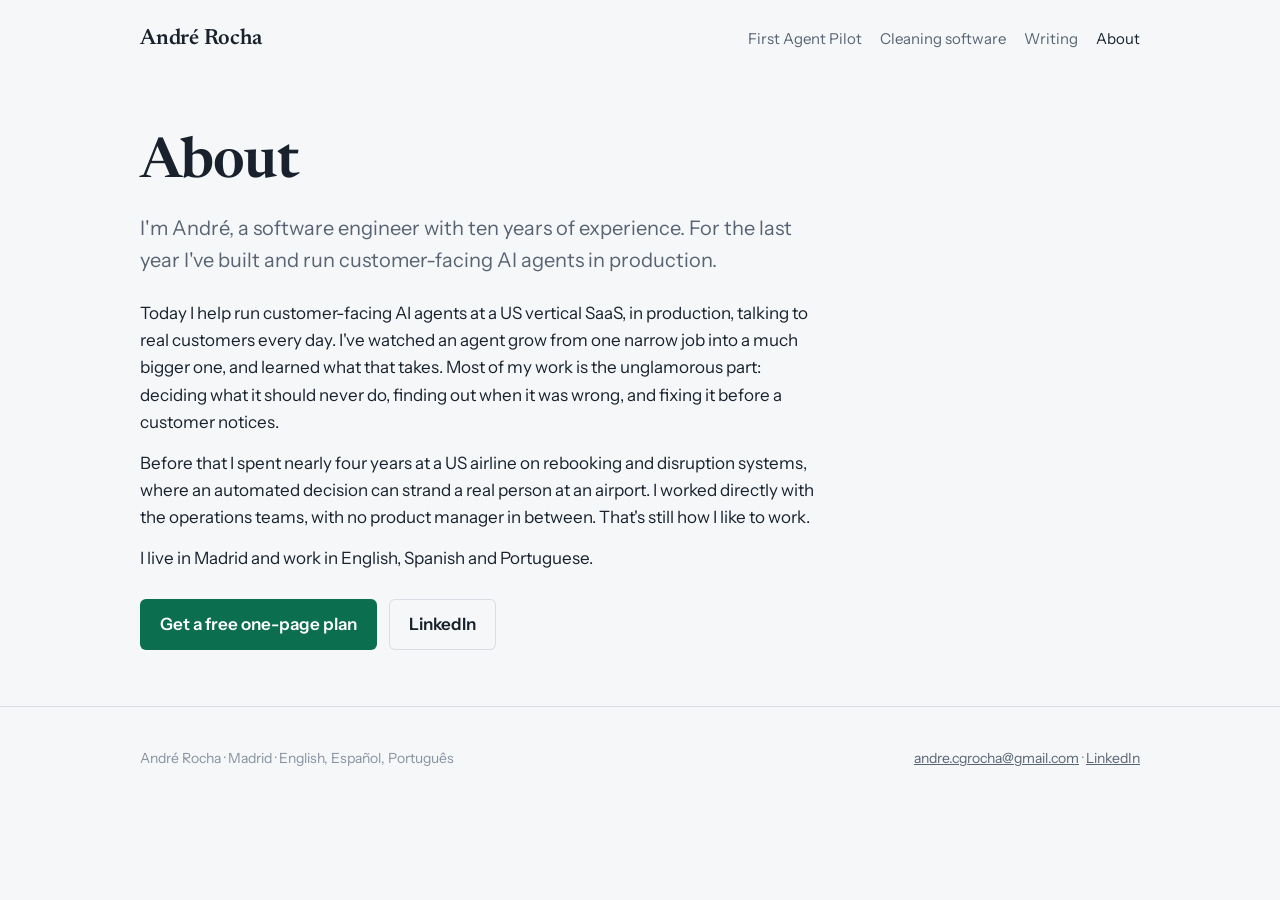
==== about/index.html @ ff190ee8 "Site: home, pilot, cleaning agent page, writing, about" ====
<!doctype html>
<html lang="en">
<head>
<meta charset="utf-8">
<meta name="viewport" content="width=device-width, initial-scale=1">
<title>About · André Rocha</title>
<meta name="description" content="Software engineer building customer-facing AI agents.">
<link rel="preconnect" href="https://fonts.googleapis.com">
<link rel="preconnect" href="https://fonts.gstatic.com" crossorigin>
<link href="https://fonts.googleapis.com/css2?family=Instrument+Sans:wght@400;600&family=Newsreader:opsz,wght@6..72,400;6..72,600&display=swap" rel="stylesheet">
<link rel="stylesheet" href="../assets/site.css">
</head>
<body>
<header class="site"><div class="wrap">
  <a class="name" href="../">André Rocha</a>
  <nav class="site" aria-label="Main">
      <a href="../pilot/">First Agent Pilot</a>
      <a href="../agents/cleaning/">Cleaning software</a>
      <a href="../writing/">Writing</a>
      <a href="../about/" aria-current="page">About</a>
  </nav>
</div></header>
<main>
<section><div class="wrap narrow">
  <h1>About</h1>
  <p class="lede">I'm André, a software engineer with ten years of experience. For the last year I've built and run customer-facing AI agents in production.</p>
  <p style="margin-top:24px">Today I help run customer-facing AI agents at a US vertical SaaS, in production, talking to real customers every day. I've watched an agent grow from one narrow job into a much bigger one, and learned what that takes. Most of my work is the unglamorous part: deciding what it should never do, finding out when it was wrong, and fixing it before a customer notices.</p>
  <p>Before that I spent nearly four years at a US airline on rebooking and disruption systems, where an automated decision can strand a real person at an airport. I worked directly with the operations teams, with no product manager in between. That's still how I like to work.</p>
  <p>I live in Madrid and work in English, Spanish and Portuguese.</p>
  <div class="actions"><a class="btn" href="mailto:andre.cgrocha@gmail.com?subject=One-page%20plan%20for%20our%20product">Get a free one-page plan</a><a class="btn ghost" href="https://linkedin.com/in/andrecgro">LinkedIn</a></div>
</div></section>

</main>
<footer class="site"><div class="wrap">
  <span>André Rocha · Madrid · English, Español, Português</span>
  <span><a href="mailto:andre.cgrocha@gmail.com">andre.cgrocha@gmail.com</a> · <a href="https://linkedin.com/in/andrecgro">LinkedIn</a></span>
</div></footer>
</body>
</html>
---- assets/site.css ----
/* andrerocha.dev: one engineer, agents that talk to customers. */
:root {
  --bg: #f6f7f9;
  --sheet: #ffffff;
  --ink: #18212c;
  --muted: #586473;
  --faint: #8792a0;
  --line: #d9dee5;
  --accent: #0b6e4f;
  --accent-soft: #e3f1ea;
  --bubble-in: #eceff3;
  --bubble-out: #0b6e4f;
  --ui: "Instrument Sans", system-ui, -apple-system, "Segoe UI", sans-serif;
  --serif: "Newsreader", Georgia, serif;
}
@media (prefers-color-scheme: dark) {
  :root:not([data-theme="light"]) {
    --bg: #11161c; --sheet: #182029; --ink: #e7ebf0; --muted: #a3aebb; --faint: #7a8594;
    --line: #2b3541; --accent: #48c79a; --accent-soft: #15342a; --bubble-in: #232c37; --bubble-out: #1f7a5b;
  }
}
* { box-sizing: border-box; }
html { -webkit-text-size-adjust: 100%; }
body { margin: 0; background: var(--bg); color: var(--ink); font: 17px/1.6 var(--ui); }
a { color: var(--accent); }
:focus-visible { outline: 2px solid var(--accent); outline-offset: 3px; }
.wrap { max-width: 1040px; margin: 0 auto; padding: 0 20px; }
header.site { padding: 22px 0; }
header.site .wrap { display: flex; justify-content: space-between; align-items: baseline; gap: 20px; flex-wrap: wrap; }
.name { font-family: var(--serif); font-size: 22px; font-weight: 600; color: var(--ink); text-decoration: none; letter-spacing: -0.01em; }
nav.site { display: flex; gap: 18px; flex-wrap: wrap; font-size: 15px; }
nav.site a { color: var(--muted); text-decoration: none; }
nav.site a:hover, nav.site a[aria-current] { color: var(--ink); }
h1, h2, h3 { font-family: var(--serif); font-weight: 600; letter-spacing: -0.015em; margin: 0; }
h1 { font-size: clamp(34px, 5.4vw, 56px); line-height: 1.05; }
h2 { font-size: clamp(26px, 3.4vw, 34px); line-height: 1.15; }
h3 { font-size: 21px; line-height: 1.25; }
p { margin: 0 0 14px; }
.lede { font-size: 20px; color: var(--muted); max-width: 34em; margin-top: 18px; }
.btn { display: inline-block; background: var(--accent); color: #fff; text-decoration: none; font-weight: 600; padding: 12px 20px; border-radius: 6px; }
.btn:hover { filter: brightness(1.08); }
.btn.ghost { background: transparent; color: var(--ink); box-shadow: inset 0 0 0 1px var(--line); }
.actions { display: flex; gap: 12px; flex-wrap: wrap; margin-top: 26px; }
section { padding: 56px 0; }
section + section { border-top: 1px solid var(--line); }

/* hero: the work itself, a real-looking conversation */
.hero { display: grid; grid-template-columns: minmax(0, 1.15fr) minmax(0, 0.85fr); gap: 48px; align-items: center; padding: 40px 0 64px; }
@media (max-width: 860px) { .hero { grid-template-columns: 1fr; gap: 32px; } }
.phone { background: var(--sheet); border: 1px solid var(--line); border-radius: 22px; padding: 18px 16px; max-width: 380px; justify-self: end; width: 100%; }
@media (max-width: 860px) { .phone { justify-self: start; } }
.phone .top { font-size: 13px; color: var(--faint); text-align: center; margin-bottom: 12px; }
.msg { max-width: 82%; padding: 9px 13px; border-radius: 16px; font-size: 15px; line-height: 1.4; margin: 6px 0; }
.msg.in { background: var(--bubble-in); border-bottom-left-radius: 4px; }
.msg.out { background: var(--bubble-out); color: #fff; margin-left: auto; border-bottom-right-radius: 4px; }
.handoff { font-size: 13px; color: var(--accent); background: var(--accent-soft); border-radius: 8px; padding: 8px 10px; margin-top: 12px; }
.caption { font-size: 13px; color: var(--faint); margin-top: 10px; text-align: center; }

.facts { display: grid; grid-template-columns: repeat(3, minmax(0, 1fr)); gap: 28px; }
@media (max-width: 760px) { .facts { grid-template-columns: 1fr; } }
.facts b { display: block; font-family: var(--serif); font-size: 30px; font-weight: 600; line-height: 1.1; margin-bottom: 6px; }
.facts span { color: var(--muted); font-size: 15px; }

ol.steps { list-style: none; counter-reset: s; padding: 0; margin: 28px 0 0; display: grid; gap: 18px; }
ol.steps li { counter-increment: s; display: grid; grid-template-columns: 70px minmax(0, 1fr); gap: 14px; }
ol.steps li::before { content: "Week " counter(s); font-size: 14px; font-weight: 600; color: var(--accent); padding-top: 3px; }
ol.steps li p { color: var(--muted); margin: 4px 0 0; }

.two { display: grid; grid-template-columns: minmax(0, 1fr) minmax(0, 1fr); gap: 36px; }
@media (max-width: 760px) { .two { grid-template-columns: 1fr; } }
ul.clean { padding-left: 20px; margin: 10px 0 0; }
ul.clean li { margin: 6px 0; }
.card { background: var(--sheet); border: 1px solid var(--line); border-radius: 10px; padding: 22px; }
.price { font-family: var(--serif); font-size: 28px; font-weight: 600; }
.muted { color: var(--muted); }
.narrow > * { max-width: 680px; }
.post { padding: 16px 0; border-top: 1px solid var(--line); }
.post:first-child { border-top: 0; }
.post a { font-family: var(--serif); font-size: 21px; font-weight: 600; color: var(--ink); text-decoration: none; }
.post a:hover { color: var(--accent); }
footer.site { padding: 40px 0 60px; color: var(--faint); font-size: 14px; border-top: 1px solid var(--line); }
footer.site .wrap { display: flex; justify-content: space-between; gap: 16px; flex-wrap: wrap; }
footer.site a { color: var(--muted); }
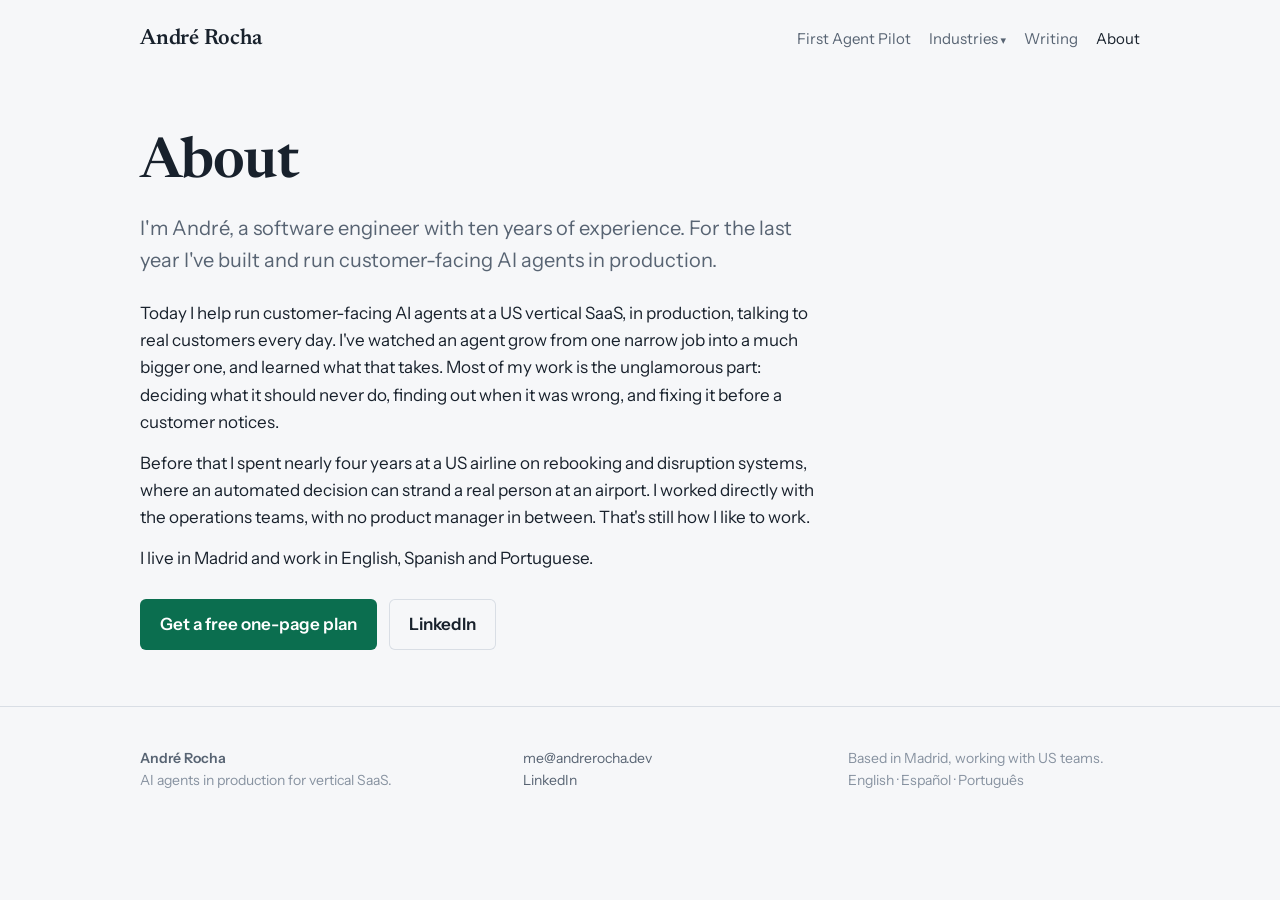
==== commit 43532101: "Industries menu, mobile nav, structured footer, me@ contact" ====
--- a/about/index.html
+++ b/about/index.html
@@ -15,7 +15,13 @@
   <a class="name" href="../">André Rocha</a>
   <nav class="site" aria-label="Main">
       <a href="../pilot/">First Agent Pilot</a>
-      <a href="../agents/cleaning/">Cleaning software</a>
+      <details class="menu">
+        <summary>Industries</summary>
+        <div class="menu-list">
+          <a href="../agents/cleaning/">Cleaning companies</a>
+          <a href="../agents/">All industries</a>
+        </div>
+      </details>
       <a href="../writing/">Writing</a>
       <a href="../about/" aria-current="page">About</a>
   </nav>
@@ -27,13 +33,16 @@
   <p style="margin-top:24px">Today I help run customer-facing AI agents at a US vertical SaaS, in production, talking to real customers every day. I've watched an agent grow from one narrow job into a much bigger one, and learned what that takes. Most of my work is the unglamorous part: deciding what it should never do, finding out when it was wrong, and fixing it before a customer notices.</p>
   <p>Before that I spent nearly four years at a US airline on rebooking and disruption systems, where an automated decision can strand a real person at an airport. I worked directly with the operations teams, with no product manager in between. That's still how I like to work.</p>
   <p>I live in Madrid and work in English, Spanish and Portuguese.</p>
-  <div class="actions"><a class="btn" href="mailto:andre.cgrocha@gmail.com?subject=One-page%20plan%20for%20our%20product">Get a free one-page plan</a><a class="btn ghost" href="https://linkedin.com/in/andrecgro">LinkedIn</a></div>
+  <div class="actions"><a class="btn" href="mailto:me@andrerocha.dev?subject=One-page%20plan%20for%20our%20product">Get a free one-page plan</a><a class="btn ghost" href="https://linkedin.com/in/andrecgro">LinkedIn</a></div>
 </div></section>
 
 </main>
 <footer class="site"><div class="wrap">
-  <span>André Rocha · Madrid · English, Español, Português</span>
-  <span><a href="mailto:andre.cgrocha@gmail.com">andre.cgrocha@gmail.com</a> · <a href="https://linkedin.com/in/andrecgro">LinkedIn</a></span>
+  <div class="foot-grid">
+    <div><b>André Rocha</b><br>AI agents in production for vertical SaaS.</div>
+    <div><a href="mailto:me@andrerocha.dev">me@andrerocha.dev</a><br><a href="https://linkedin.com/in/andrecgro">LinkedIn</a></div>
+    <div>Based in Madrid, working with US teams.<br>English · Español · Português</div>
+  </div>
 </div></footer>
 </body>
 </html>
--- a/assets/site.css
+++ b/assets/site.css
@@ -26,11 +26,24 @@
 :focus-visible { outline: 2px solid var(--accent); outline-offset: 3px; }
 .wrap { max-width: 1040px; margin: 0 auto; padding: 0 20px; }
 header.site { padding: 22px 0; }
-header.site .wrap { display: flex; justify-content: space-between; align-items: baseline; gap: 20px; flex-wrap: wrap; }
+header.site .wrap { display: flex; justify-content: space-between; align-items: baseline; gap: 12px 20px; flex-wrap: wrap; }
 .name { font-family: var(--serif); font-size: 22px; font-weight: 600; color: var(--ink); text-decoration: none; letter-spacing: -0.01em; }
 nav.site { display: flex; gap: 18px; flex-wrap: wrap; font-size: 15px; }
 nav.site a { color: var(--muted); text-decoration: none; }
-nav.site a:hover, nav.site a[aria-current] { color: var(--ink); }
+nav.site a:hover, nav.site a[aria-current], nav.site summary[aria-current] { color: var(--ink); }
+nav.site .menu { position: relative; }
+nav.site summary { list-style: none; cursor: pointer; color: var(--muted); }
+nav.site summary::-webkit-details-marker { display: none; }
+nav.site summary::after { content: " ▾"; font-size: 11px; }
+nav.site summary:hover { color: var(--ink); }
+nav.site .menu-list { position: absolute; top: 100%; left: -12px; margin-top: 8px; min-width: 190px; background: var(--sheet, #fff); border: 1px solid var(--line); border-radius: 8px; padding: 6px 0; box-shadow: 0 8px 24px rgba(0,0,0,.08); z-index: 5; }
+nav.site .menu-list a { display: block; padding: 8px 14px; }
+nav.site .menu-list a:hover { background: var(--accent-soft, #e3f1ea); }
+@media (max-width: 600px) {
+  header.site .wrap { flex-direction: column; align-items: flex-start; }
+  nav.site { gap: 10px 16px; font-size: 14.5px; width: 100%; }
+  nav.site .menu-list { left: 0; }
+}
 h1, h2, h3 { font-family: var(--serif); font-weight: 600; letter-spacing: -0.015em; margin: 0; }
 h1 { font-size: clamp(34px, 5.4vw, 56px); line-height: 1.05; }
 h2 { font-size: clamp(26px, 3.4vw, 34px); line-height: 1.15; }
@@ -79,5 +92,17 @@
 .post a { font-family: var(--serif); font-size: 21px; font-weight: 600; color: var(--ink); text-decoration: none; }
 .post a:hover { color: var(--accent); }
 footer.site { padding: 40px 0 60px; color: var(--faint); font-size: 14px; border-top: 1px solid var(--line); }
-footer.site .wrap { display: flex; justify-content: space-between; gap: 16px; flex-wrap: wrap; }
-footer.site a { color: var(--muted); }
+footer.site .foot-grid { display: grid; grid-template-columns: 1.2fr 1fr 1fr; gap: 20px 32px; line-height: 1.6; }
+footer.site b { color: var(--muted); font-weight: 600; }
+footer.site a { color: var(--muted); text-decoration: none; }
+footer.site a:hover { color: var(--ink); }
+@media (max-width: 700px) { footer.site .foot-grid { grid-template-columns: 1fr; gap: 14px; } }
+
+.cards { display: grid; grid-template-columns: 1fr 1fr; gap: 16px; }
+.card h2 { font-size: 20px; margin-bottom: 6px; }
+.card p { margin: 0 0 10px; color: var(--muted); font-size: 15px; }
+.card .more { font-size: 14px; color: var(--accent); }
+a.card.link { display: block; color: inherit; text-decoration: none; }
+a.card.link:hover { border-color: var(--accent); }
+.card.soon { opacity: .85; }
+@media (max-width: 700px) { .cards { grid-template-columns: 1fr; } }
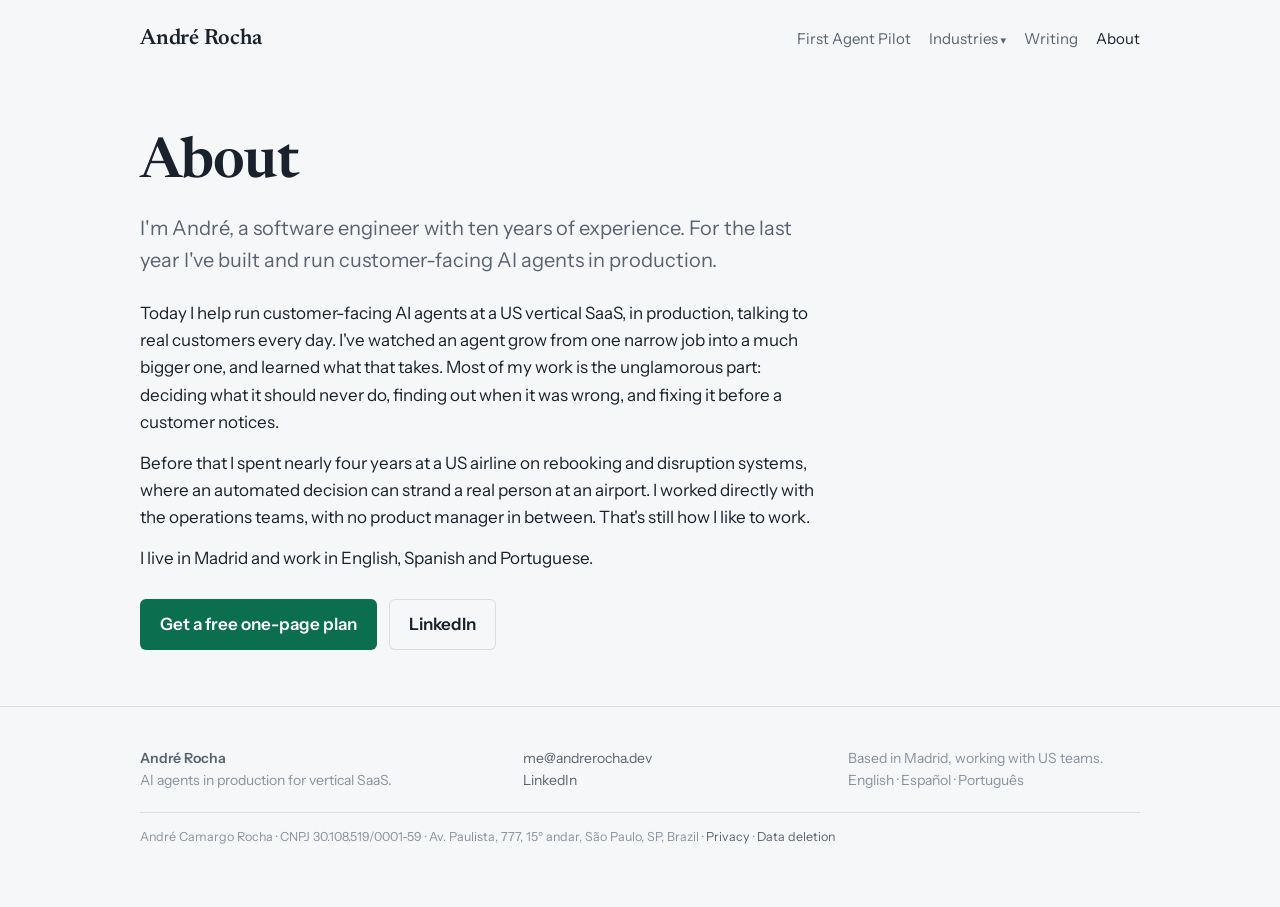
==== commit 08b5eec4: "Privacy policy, data deletion page, legal details in footer" ====
--- a/about/index.html
+++ b/about/index.html
@@ -43,6 +43,7 @@
     <div><a href="mailto:me@andrerocha.dev">me@andrerocha.dev</a><br><a href="https://linkedin.com/in/andrecgro">LinkedIn</a></div>
     <div>Based in Madrid, working with US teams.<br>English · Español · Português</div>
   </div>
+  <div class="legal">André Camargo Rocha · CNPJ 30.108.519/0001-59 · Av. Paulista, 777, 15º andar, São Paulo, SP, Brazil · <a href="../privacy/">Privacy</a> · <a href="../data-deletion/">Data deletion</a></div>
 </div></footer>
 </body>
 </html>
--- a/assets/site.css
+++ b/assets/site.css
@@ -106,3 +106,15 @@
 a.card.link:hover { border-color: var(--accent); }
 .card.soon { opacity: .85; }
 @media (max-width: 700px) { .cards { grid-template-columns: 1fr; } }
+
+.tiers { display: grid; grid-template-columns: 1fr 1fr; gap: 20px; margin-top: 28px; }
+.tier-name { font-size: 13px; font-weight: 600; letter-spacing: .04em; text-transform: uppercase; color: var(--muted); margin-bottom: 6px; }
+.tiers .price { margin-top: 0; }
+ul.clean.small { font-size: 14.5px; color: var(--muted); margin: 14px 0 6px; }
+@media (max-width: 760px) { .tiers { grid-template-columns: 1fr; } }
+
+footer.site .legal { margin-top: 20px; padding-top: 14px; border-top: 1px solid var(--line); font-size: 12.5px; color: var(--faint, var(--muted)); line-height: 1.6; }
+.prose h2 { font-size: 21px; margin: 32px 0 8px; }
+.prose p, .prose li { max-width: 40em; }
+ol.clean.steps { list-style: decimal; padding-left: 20px; }
+ol.clean.steps li { margin: 6px 0; }
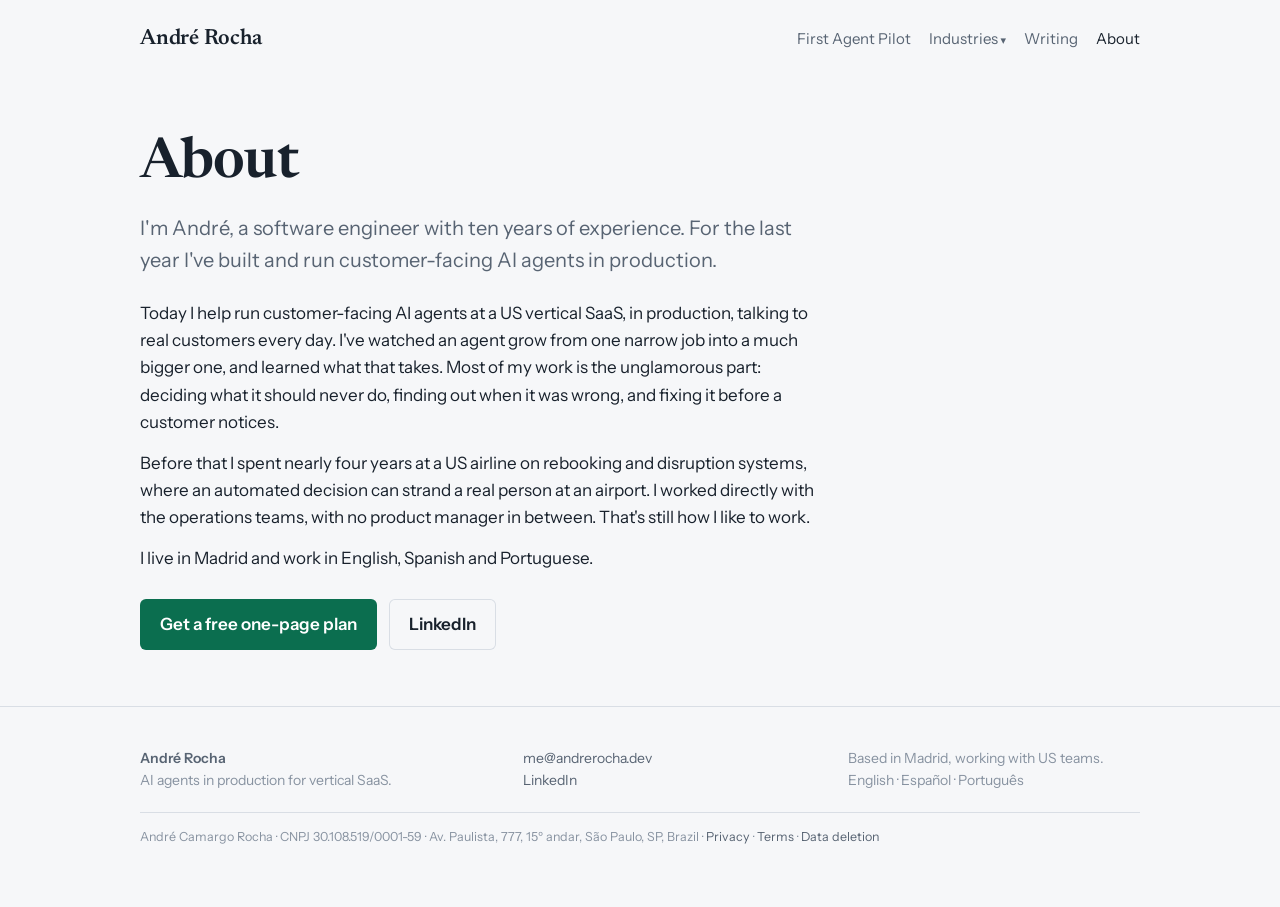
==== commit a195e49c: "Terms of service page" ====
--- a/about/index.html
+++ b/about/index.html
@@ -43,7 +43,8 @@
     <div><a href="mailto:me@andrerocha.dev">me@andrerocha.dev</a><br><a href="https://linkedin.com/in/andrecgro">LinkedIn</a></div>
     <div>Based in Madrid, working with US teams.<br>English · Español · Português</div>
   </div>
-  <div class="legal">André Camargo Rocha · CNPJ 30.108.519/0001-59 · Av. Paulista, 777, 15º andar, São Paulo, SP, Brazil · <a href="../privacy/">Privacy</a> · <a href="../data-deletion/">Data deletion</a></div>
+  <div class="legal">André Camargo Rocha · CNPJ 30.108.519/0001-59 · Av. Paulista, 777, 15º andar, São Paulo, SP, Brazil · <a href="../privacy/">Privacy</a> · <a href="../terms/">Terms</a> · <a href="../data-deletion/">Data deletion</a></div>
 </div></footer>
+<!-- Cloudflare Web Analytics --><script type='module' src='https://static.cloudflareinsights.com/beacon.min.js' data-cf-beacon='{"token": "aa66e64a8d384680bc3206654fdec401"}'></script><!-- End Cloudflare Web Analytics -->
 </body>
 </html>
